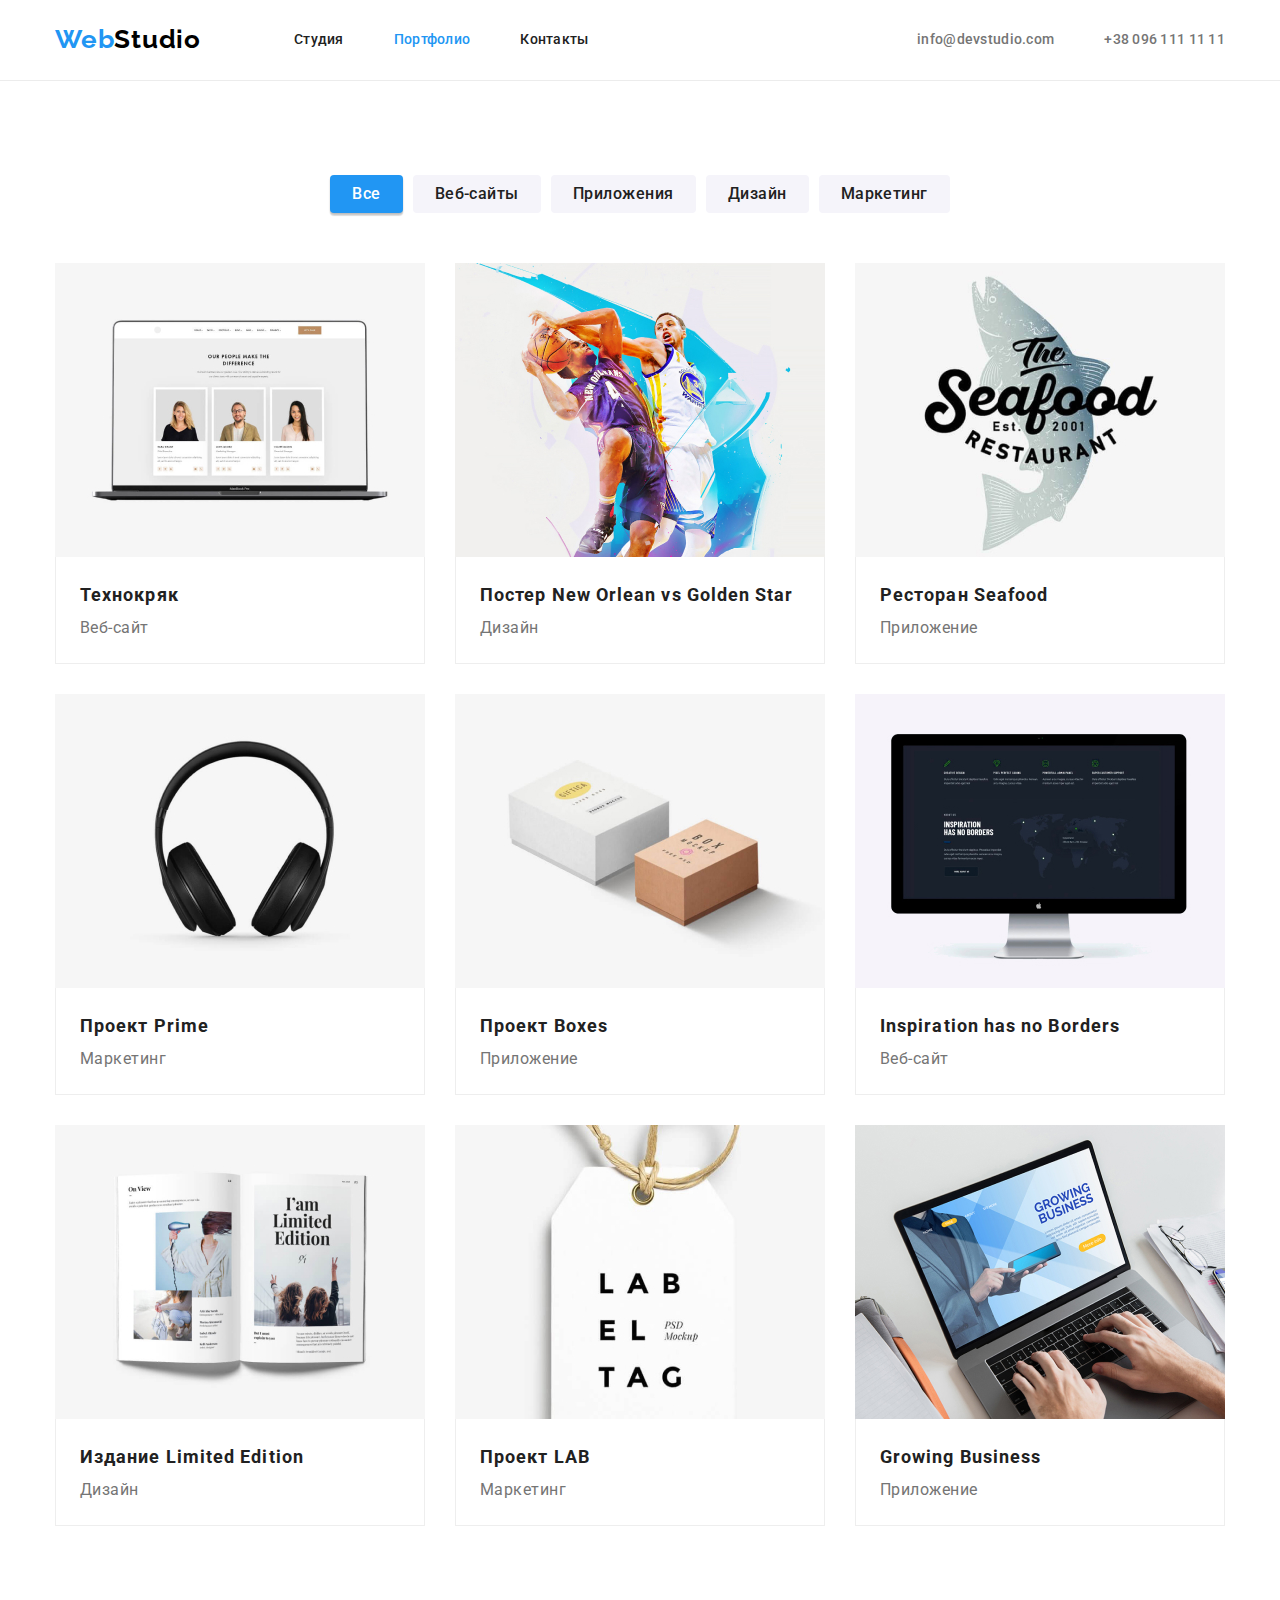
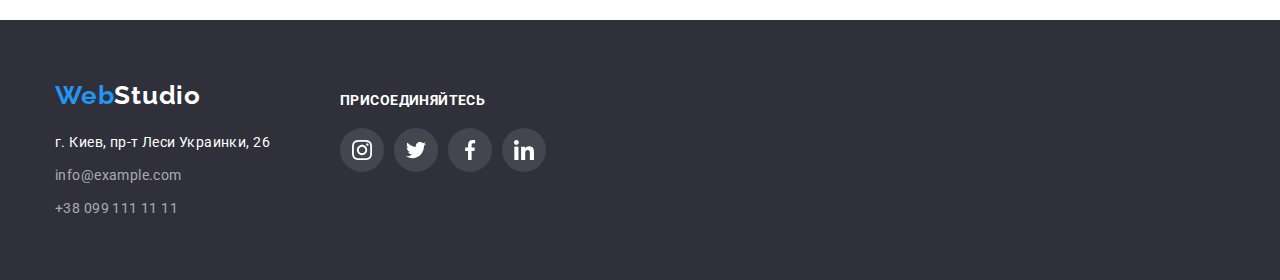
==== portfolio.html @ 2d682869 "Копирует файлы из ДЗ-4 в ДЗ-5" ====
<!DOCTYPE html>
<html lang="ru">
<head>
  <meta charset="UTF-8" />
  <meta http-equiv="X-UA-Compatible" content="IE=edge" />
  <meta name="viewport" content="width=device-width, initial-scale=1.0" />
  <link rel="preconnect" href="https://fonts.googleapis.com">
  <link rel="preconnect" href="https://fonts.gstatic.com" crossorigin>
  <link href="https://fonts.googleapis.com/css2?family=Raleway:wght@700&family=Roboto:wght@400;500;700;900&display=swap" rel="stylesheet">
  <title>Document</title>
  <link rel="stylesheet" href="https://cdnjs.cloudflare.com/ajax/libs/modern-normalize/1.0.0/modern-normalize.min.css" />
  <link rel="stylesheet" href="./css/styles.css" />
</head>
<body>
  <!-- Header -->
  <header class="head">
    <div class="head-navigation container">
      <nav class="head-navigation">
        <a href="index.html" lang="en" class="head-navigation-logo link">Web<span class="head-navigation-logo-span">Studio</span></a>
        <ul class="head-navigation-list list">
          <li class="head-navigation-item"><a href="./index.html" class="head-navigation-list-link link">Студия</a></li>
          <li class="head-navigation-item"><a href="./portfolio.html" class="head-navigation-list-link current link">Портфолио</a></li>
          <li class="head-navigation-item"><a href="" class="head-navigation-list-link link">Контакты</a></li>
        </ul>
      </nav>
      <ul class="head-navigation-contacts list">
        <li class="head-navigation-contacts-item"><a href="mailto:info@devstudio.com" class="head-navigation-contacts-link link">info@devstudio.com</a></li>
        <li class="head-navigation-contacts-item"><a href="tel:+380961111111" class="head-navigation-contacts-link link">+38 096 111 11 11</a></li>
      </ul>
    </div>
  </header>
  <main class="base">
    <!-- Кнопки -->
    <section class="filter">
      <div class="container">
        <h2 class="title-hide">Фильтр</h2>
        <ul class="btns list">
          <li class="btns-item">
            <button type="button" class="btns-item-klick first">Все</button>
          </li>
          <li class="btns-item">
            <button type="button" class="btns-item-klick">Веб-сайты</button>
          </li>
          <li class="btns-item">
            <button type="button" class="btns-item-klick">Приложения</button>
          </li>
          <li class="btns-item">
            <button type="button" class="btns-item-klick">Дизайн</button>
          </li>
          <li class="btns-item">
            <button type="button" class="btns-item-klick">Маркетинг</button>
          </li>
        </ul> 
        <!-- Работы в портфолио -->
        <ul class="portfolio-list list">
          <li class="portfolio-list-item">
            <img class="portfolio-list-item-images"
            src="./images/img_08.jpg"
            alt="фото-Технокряк"
            width="370"
            />
            <div class="portfolio-list-item-content">
              <h3 class="portfolio-list-item-title">Технокряк</h3>
              <p class="portfolio-list-item-description">Веб-сайт</p>
            </div>
          </li>
          <li class="portfolio-list-item">
            <img class="portfolio-list-item-images"
            src="./images/img_09.jpg"
            alt="фото-Постер-New-Orlean-vs-Golden-Star"
            width="370"
            />
            <div class="portfolio-list-item-content">
              <h3 class="portfolio-list-item-title">Постер <span lang="en">New Orlean vs Golden Star</span></h3>
              <p class="portfolio-list-item-description">Дизайн</p>
            </div>
          </li>
          <li class="portfolio-list-item">
            <img class="portfolio-list-item-images"
            src="./images/img_10.jpg"
            alt="фото-Ресторан-Seafood"
            width="370"
            />
            <div class="portfolio-list-item-content">
              <h3 class="portfolio-list-item-title">Ресторан <span lang="en">Seafood</span></h3>
              <p class="portfolio-list-item-description">Приложение</p>
            </div>
          </li>
          <li class="portfolio-list-item">
            <img class="portfolio-list-item-images"
            src="./images/img_11.jpg"
            alt="фото-Проект-Prime"
            width="370"
            />
            <div class="portfolio-list-item-content">
              <h3 class="portfolio-list-item-title">Проект <span lang="en">Prime</span></h3>
              <p class="portfolio-list-item-description">Маркетинг</p>
            </div>
          </li>
          <li class="portfolio-list-item">
            <img class="portfolio-list-item-images"
            src="./images/img_12.jpg"
            alt="фото-Проект-Boxes"
            width="370"
            />
            <div class="portfolio-list-item-content">
              <h3 class="portfolio-list-item-title">Проект <span lang="en">Boxes</span></h3>
              <p class="portfolio-list-item-description">Приложение</p>
            </div>
          </li>
          <li class="portfolio-list-item">
            <img class="portfolio-list-item-images"
            src="./images/img_13.jpg"
            alt="фото-Inspiration-has-no-Borders"
            width="370"
            />
            <div class="portfolio-list-item-content">
              <h3 lang="en" class="portfolio-list-item-title">Inspiration has no Borders</h3>
              <p class="portfolio-list-item-description">Веб-сайт</p>
            </div>
          </li>
          <li class="portfolio-list-item">
            <img class="portfolio-list-item-images"
            src="./images/img_14.jpg"
            alt="фото-Издание-Limited-Edition"
            width="370"
            />
            <div class="portfolio-list-item-content">
              <h3 class="portfolio-list-item-title">Издание <span lang="en">Limited Edition</span></h3>
              <p class="portfolio-list-item-description">Дизайн</p>
            </div>
          </li>
          <li class="portfolio-list-item">
            <img class="portfolio-list-item-images"
            src="./images/img_15.jpg"
            alt="фото-Проект-LAB"
            width="370"
            />
            <div class="portfolio-list-item-content">
              <h3 class="portfolio-list-item-title">Проект <span lang="en">LAB</span></h3>
              <p class="portfolio-list-item-description">Маркетинг</p>
            </div>
          </li>
          <li class="portfolio-list-item">
            <img class="portfolio-list-item-images"
            src="./images/img_16.jpg"
            alt="фото-Growing-Business"
            width="370"
            />
            <div class="portfolio-list-item-content">
              <h3 lang="en" class="portfolio-list-item-title">Growing Business</h3>
              <p class="portfolio-list-item-description">Приложение</p>
            </div>
          </li>
        </ul>
      </div>
    </section>
  </main>
  <!-- Подвал -->
  <footer class="basement">
    <div class="container basement-container">
      <div class="footer-column">
        <a href="index.html" class="basement-link link"><span lang="en">Web<span class="basement-link-span">Studio</span></span></a>
        <address class="basement-adress">
          <p class="basement-adress-post">г. Киев, пр-т Леси Украинки, 26</p>
          <ul class="basement-adress-mt list">
            <li class="basement-adress-item">
              <a href="mailto:info@example.com" class="basement-adress-mt-link link">info@example.com</a>
            </li>
            <li class="basement-adress-item">
              <a href="tel:+380991111111" class="basement-adress-mt-link link">+38 099 111 11 11</a>
            </li>
          </ul>
        </address>
      </div>
      <div class="footer-column">
        <p class="socials-text">Присоединяйтесь</p>
        <ul class="socials-list list">
          <li class="socials-item">
            <a class="socials-link" href="">
              <svg width="20px" height="20px" class="socials-icon">
                <use href="./images/icons.svg#icon-31"></use>
              </svg>
            </a>
          </li>
          <li class="socials-item">
            <a class="socials-link" href="">
              <svg width="20px" height="20px" class="socials-icon">
                <use href="./images/icons.svg#icon-32"></use>
              </svg>
            </a>
          </li>
          <li class="socials-item">
            <a class="socials-link" href="">
              <svg width="20px" height="20px" class="socials-icon">
                <use href="./images/icons.svg#icon-33"></use>
              </svg>
            </a>
          </li>
          <li class="socials-item">
            <a class="socials-link" href="">
              <svg width="20px" height="20px" class="socials-icon">
                <use href="./images/icons.svg#icon-34"></use>
              </svg>
            </a>
          </li>
        </ul>
      </div>
    </div>
  </footer>
</body>
</html>
---- css/styles.css ----
:root {
  --color-head: #212121;
  --color-accent: #2196F3;
  --color-hover: #188CE8;
  --color-black: #000000;
  --color-gray: #757575;
  --color-white: #FFFFFF;
  --color-team: #F5F4FA;
  --color-basement: #2F303A;
  --color-alpha: rgba(255, 255, 255, 0.6);
  --color-icon: #AFB1B8;
  --shadows: 0px 3px 1px rgba(0, 0, 0, 0.1), 0px 1px 2px rgba(0, 0, 0, 0.08), 0px 2px 2px rgba(0, 0, 0, 0.12);
}

body {
  font-family: 'Roboto', sans-serif;
  color: var(--color-white);
  background-color: var(--color-white);
}

/* Доп. класс для снятия подчеркиваний со ссылок */
.link {
  text-decoration: none
}

/* Доп. класс для удаления точек */
.list {
  padding: 0;
  margin: 0;
  list-style: none;
}

p, h1, h2, h3, h4, h5, h6 {
  margin: 0;
}

.container {
  width: 1200px;
  padding: 0 15px;
  margin: 0 auto;
}

img {
  display: block;
  max-width: 100%;
  height: auto;
}

/* ----------HEADER---------- */

.head {
  border-bottom: 1px solid #ececec;
  align-items: center;
}

.head-navigation {
  display: flex;
  align-items: center;
}

.head-navigation-logo {
  display: block;
  font-family: 'Raleway', sans-serif;
  font-weight: 700;
  font-size: 26px;
  line-height: 1.19;
  letter-spacing: 0.03em;
  color: var(--color-accent);
  padding: 24px 0 25px 0;
  margin-right: 93px;
}

.head-navigation-logo-span {
  color: var(--color-black);
}

.head-navigation-list {
  display: block;
  display: flex;
}

.head-navigation-item:not(:last-child) {
  margin-right: 50px;
}

.head-navigation-list-link {
  padding-top: 32px;
  padding-bottom: 32px;
  display: block;
  font-weight: 500;
  font-size: 14px;
  line-height: 1.14;
  letter-spacing: 0.02em;
  color: var(--color-head);
}

/* Подсветка текущей страницы */
.current {
  color: var(--color-accent);
}

.head-navigation-list-link:hover,
.head-navigation-list-link:focus {
  color: var(--color-accent);
}

.head-navigation-contacts {
  display: flex;
  margin-left: auto;
  align-items: center;
}

.head-navigation-contacts-item:not(:last-child) {
  margin-right: 50px;
}

.head-navigation-contacts-link {
  display: block;
  padding-top: 32px;
  padding-bottom: 32px;
  font-weight: 500;
  font-size: 14px;
  line-height: 1.14;  
  letter-spacing: 0.02em;
  color: var(--color-gray);
}

.head-navigation-contacts-link:focus,
.head-navigation-contacts-link:hover{
  color: var(--color-accent);
}

.head-contacts-icon {
  margin-right: 10px;
  vertical-align: middle;
  fill: currentColor;
  /* fill: rgba(175, 177, 184, 1); */
}

/* ----------ГЕРОЙ---------- */

.hero {
  max-width: 1600px;
  height: 480px;
  margin-left: auto;
  margin-right: auto;
  background-image: linear-gradient(
    to right,
    rgba(47, 48, 58, 0.4),
    rgba(47, 48, 58, 0.4)
  ),
  url(../images/img_00.jpg);
  background-position: center;
  background-repeat: no-repeat;
  padding: 200px 0;
  text-align: center;
  background-color: var(--color-basement);
}

.hero-main {
  width: 670px;
  margin: 0 auto 30px auto;
  font-family: 'Roboto';
  font-weight: 900;
  font-size: 44px;
  line-height: 1.36;
  text-align: center;
  letter-spacing: 0.06em;
  text-transform: uppercase;
  color: var(--color-white);
}

.hero-button {
  display: inline-block;
  padding: 10px 32px;
  border-radius: 4px;
  min-width: 200px;
  text-align: center;
  font-family: Inherit;
  font-weight: 700;
  font-size: 16px;
  line-height: 1.88;
  letter-spacing: 0.06em;
  border: none;
  background-color: var(--color-accent);
  color: var(--color-white);
  cursor: pointer;
}

.hero-button:hover,
.hero-button:focus {
background-color: var(--color-hover);
}

/* ----------НАШИ ПРИИМЦЩЕСТВА---------- */

/* Скрытый заголовок */
.title-hide {
  position: absolute;
  white-space: nowrap;
  width: 1px;
  height: 1px;
  overflow: hidden;
  border: 0;
  padding: 0;
  clip: rect(0 0 0 0);
  clip-path: inset(50%);
  margin: -1px;
}

.benefits {
  background-color: var(--color-white);
  padding-top: 94px;
  padding-bottom: 94px;
}

.benefits-list {
  display: flex;
  justify-content: space-between;
}

.benefits-list-item {
  flex-basis: calc((100% - 3 * 30px) / 4);
}

.benefits-content {
  display: flex;
  width: 270px;
  height: 120px;
  justify-content: center;
  align-items: center;
  background-color: var(--nav-button-backgroud-color);
  border-radius: 4px;
  margin-bottom: 30px;
}

.benefits-list-item + .benefits-list-item {
  margin-left: 30px;
}

.benefits-list-item-title {
  margin-bottom: 10px;
  font-size: 14px;
  line-height: 1.14;
  letter-spacing: 0.03em;
  text-transform: uppercase;
  color: var(--color-head);
}

.benefits-list-item-text {
  font-size: 14px;
  line-height: 1.71;
  letter-spacing: 0.03em;
  color: var(--color-gray);
}

.benefits-icon{
  border-radius: 4px;
  filter: drop-shadow(0px 4px 4px rgba(0, 0, 0, 0.25));
}

/* ----------ЧЕМ МЫ ЗАНИМАЕМСЯ---------- */

.wawd {
  padding-bottom: 94px;
}

.doing-title {
  margin-bottom: 50px;
  font-size: 36px;
  line-height: 1.17;
  text-align: center;
  letter-spacing: 0.03em;
  color: var(--color-head);
}

.doing-list {
  display: flex;
}

.doing-list-item:not(:last-child) {
  margin-right: 30px;
}

/* 2й вариант */
/* .doing-list-item + .doing-list-item{
  margin-left: 30px;
} */

/* ----------НАША КОМАНДА---------- */

.our-team{
  background-color: var(--color-team);
  padding-top: 94px;
  padding-bottom: 94px; 
  }

.team-title {
  margin-bottom: 50px;
  font-size: 36px;
  line-height: 1.17;
  text-align: center;
  letter-spacing: 0.03em;
  color: var(--color-head);
}

.team-list {
  display: flex;
}

.team-list-item {
  min-width: 270px;
  box-shadow: var(--shadows);
  border-radius: 0px 0px 4px 4px;
  background-color: var(--color-white);
}

.team-list-item + .team-list-item{
  margin-left: 30px;
}

.team-content {
  padding-bottom: 30px;
  padding-top: 30px;
}

.team-list-item-teammate {
  margin-bottom: 10px;
  font-weight: 500;
  font-size: 16px;
  line-height: 1.19;
  text-align: center;
  letter-spacing: 0.03em;
  color: var(--color-head);
}

.team-list-item-position {
  font-size: 16px;
  line-height: 1.19;
  text-align: center;
  letter-spacing: 0.03em;
  color: var(--color-gray);   
}

.masters-soc-list {
  display: flex;
  justify-content: center;
  padding-bottom: 30px;
}

.masters-soc-item {
  width: 44px;
  height: 44px;
  margin-left: 10px;
}

.masters-soc-link {
  display: flex;
  align-items: center;
  justify-content: center;
  width: 100%;
  height: 100%;
  border-radius: 50%;
}

.masters-soc-item:first-child {
  margin-left: 0;
}

.master-soc-icon {
  fill: rgba(175, 177, 184, 1);
}

.masters-soc-link:hover,
.masters-soc-link:focus{
  background-color: var(--color-accent);
}

.masters-soc-link:hover .master-soc-icon,
.masters-soc-link:focus .master-soc-icon {
  fill: var(--color-white);
}

/* ----------Портфолио---------- */

.filter {
  padding: 94px 0;
}

.btns {
  display: flex;
  justify-content: center;
  margin-bottom: 50px;
}

.btns-item + .btns-item {
  margin-left: 10px;
}

.btns-item-klick {
  font-family: Inherit;
  font-weight: 500;
  font-size: 16px;  
  line-height: 1.6;
  letter-spacing: 0.03em;
  color: var(--color-head);
  background-color: var(--color-team);
  cursor: pointer;
  text-align: center;
  border: 0;
  border-radius: 4px;
  padding: 6px 22px;
}

/* Подсветка первой кнопки */
.first {
  box-shadow: var(--shadows);
  color: var(--color-white);
  background-color: var(--color-accent);
}

.btns-item-klick:hover,
.btns-item-klick:focus {
  box-shadow: var(--shadows);
  background-color: var(--color-accent);
  color: var(--color-white);
}

.portfolio-list {
  display: flex;
  flex-wrap: wrap;
  margin-top: -30px;
  margin-left: -30px;
}

.portfolio-list-item {
  flex-basis: calc(100% / 3 - 30px);
  margin-top: 30px;
  margin-left: 30px; 
}

.portfolio-list-item-title {
  font-size: 18px;
  line-height: 2;
  letter-spacing: 0.06em;
  color: var(--color-head);
}

.portfolio-list-item-description {
  font-size: 16px;
  line-height: 1.88;
  letter-spacing: 0.03em;
  color: var(--color-gray);
}

.portfolio-list-item-content {
  padding: 20px 24px;
  border-bottom: 1px solid #EEEEEE;
  border-left: 1px solid #EEEEEE;
  border-right: 1px solid #EEEEEE;
}

/* ---------ПОСТОЯННЫЕ КЛИЕНТЫ---------- */

.clients {
  padding-top: 94px;
  padding-bottom: 94px;
  text-align: center;
}

.clients-title {
  margin-bottom: 50px;
  font-family: "Roboto";
  font-style: normal;
  color: var(--color-head);
  font-weight: 700;
  font-size: 36px;
  line-height: 1.2;
  letter-spacing: 0.03em;
}

.clients-list{
  display: flex;
}

.clients-item + .clients-item{
  margin-left: 30px;
}

.clients-link{
  width: 170px;
  height: 92px;
  display: flex;
  justify-content: center;
  align-items: center;
  border: 1px solid var(--color-icon) ;
  border-radius: 4px;
  color: var(--color-icon);
}

.clients-icon {
  display: flex;
  fill: rgba(175, 177, 184, 1)
}

.clients-link:hover,
.clients-link:focus {
color: var(--color-accent);
border-color: var(--color-accent);
}

.clients-link:hover .clients-icon,
.clients-link:focus .clients-icon {
  fill: var(--color-accent);
}

/* ----------ПОДВАЛ---------- */

.basement {
  padding-top: 60px;
  padding-bottom: 60px;
  background-color: var(--color-basement);
}

.basement-container {
  display: flex;
}

.basement-link {
  display: inline-block;
  margin-bottom: 20px;
  font-family: 'Raleway';
  font-weight: 700;
  font-size: 26px;
  line-height: 1.19;
  letter-spacing: 0.03em;
  color: var(--color-accent);
}

.basement-link-span{
  display: inline-block;
  color: var(--color-white);
}

.basement-adress-post {
  margin-bottom: 9px;
  display: block;
  font-style: normal;
  font-size: 14px;
  line-height: 1.71;
  letter-spacing: 0.03em;
  color: var(--color-white);
}

.basement-adress-mt-link {
  font-style: normal;
  font-size: 14px;
  line-height: 1.71;
  letter-spacing: 0.03em;
  color: var(--color-alpha);
}

.basement-adress-item:not(:last-child) {
  margin-bottom: 9px;
}

.basement-adress-mt-link:hover,
.basement-adress-mt-link:focus {
  color: var(--color-accent);
}

.footer-column + .footer-column{
  margin-left: 70px;
  margin-top: 12px;
}

.socials-text {
  color: var(--color-white);
  font-weight: 700;
  font-size: 14px;
  line-height: 1.15;
  letter-spacing: 0.03em;
  text-transform: uppercase;
  margin-bottom: 20px;
}

.socials-list {
  display: flex;
}

.socials-item {

}

.socials-item + .socials-item {
  margin-left: 10px;
}

.socials-link {
  width: 44px;
  height: 44px;
  display: flex;
  justify-content: center;
  align-items: center;
  border-radius: 50%;
  color: var(--color-white);
  background-color: rgba(255, 255, 255, 0.1);
}

.socials-link:hover,
.socials-link:focus{
  background-color: var(--color-accent);
}

.socials-link:hover .socials-icon,
.socials-link:focus .socials-icon{
  fill: var(--color-white);
}

.socials-icon {
  width: 20px;
  height: 20px;
  fill: var(--color-white);
}
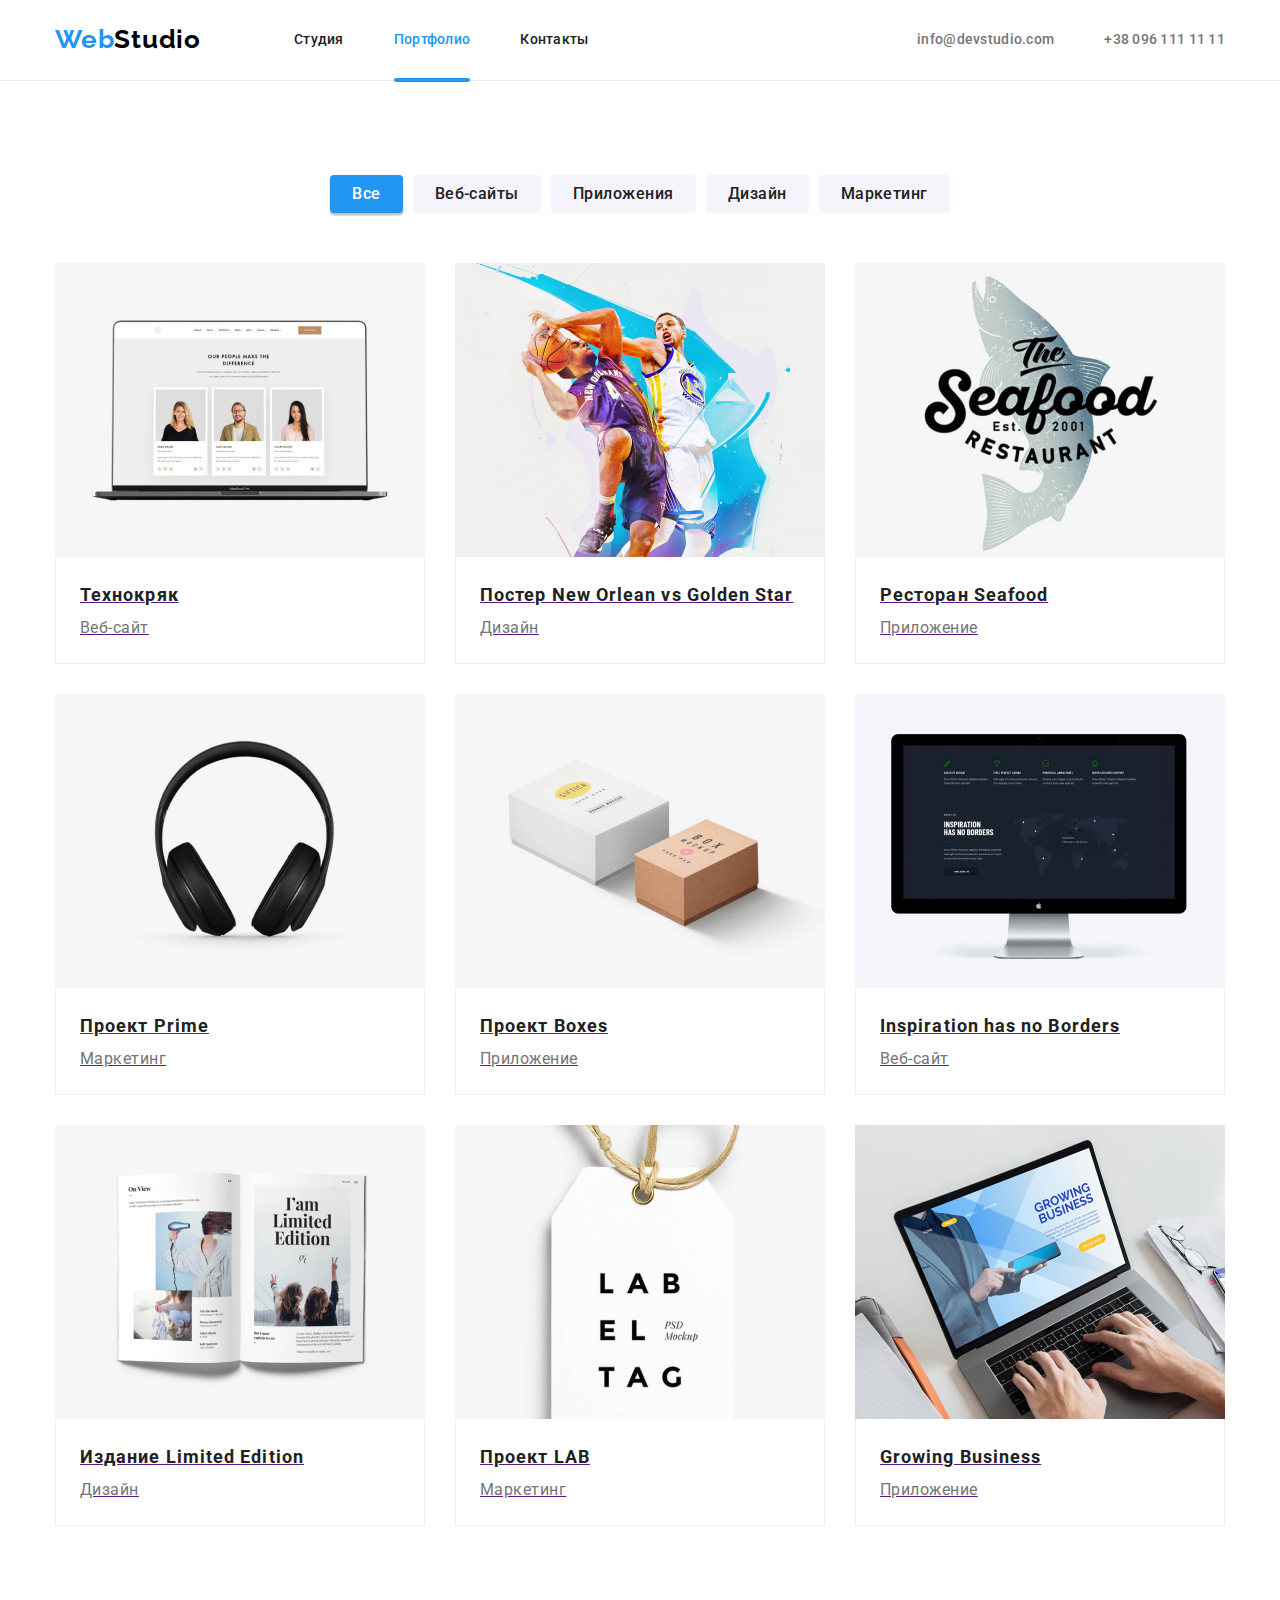
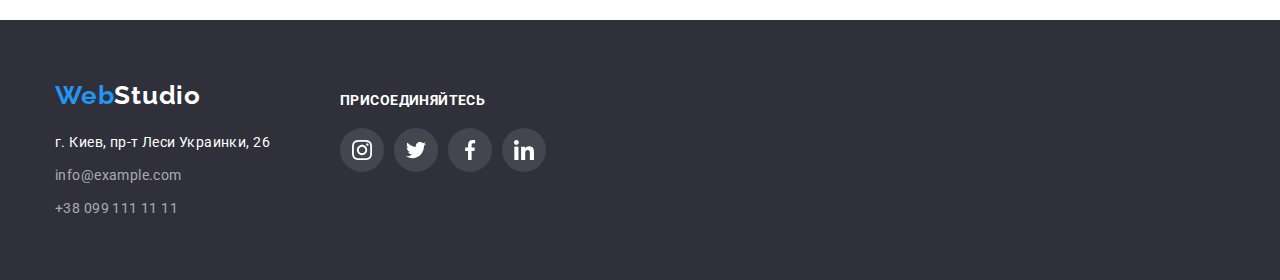
==== commit f61fb255: "Выполнение ДЗ-5" ====
--- a/portfolio.html
+++ b/portfolio.html
@@ -52,105 +52,204 @@
           </li>
         </ul> 
         <!-- Работы в портфолио -->
-        <ul class="portfolio-list list">
-          <li class="portfolio-list-item">
-            <img class="portfolio-list-item-images"
-            src="./images/img_08.jpg"
-            alt="фото-Технокряк"
-            width="370"
-            />
-            <div class="portfolio-list-item-content">
-              <h3 class="portfolio-list-item-title">Технокряк</h3>
-              <p class="portfolio-list-item-description">Веб-сайт</p>
-            </div>
-          </li>
-          <li class="portfolio-list-item">
-            <img class="portfolio-list-item-images"
-            src="./images/img_09.jpg"
-            alt="фото-Постер-New-Orlean-vs-Golden-Star"
-            width="370"
-            />
-            <div class="portfolio-list-item-content">
-              <h3 class="portfolio-list-item-title">Постер <span lang="en">New Orlean vs Golden Star</span></h3>
-              <p class="portfolio-list-item-description">Дизайн</p>
-            </div>
-          </li>
-          <li class="portfolio-list-item">
-            <img class="portfolio-list-item-images"
-            src="./images/img_10.jpg"
-            alt="фото-Ресторан-Seafood"
-            width="370"
-            />
-            <div class="portfolio-list-item-content">
-              <h3 class="portfolio-list-item-title">Ресторан <span lang="en">Seafood</span></h3>
-              <p class="portfolio-list-item-description">Приложение</p>
-            </div>
-          </li>
-          <li class="portfolio-list-item">
-            <img class="portfolio-list-item-images"
-            src="./images/img_11.jpg"
-            alt="фото-Проект-Prime"
-            width="370"
-            />
-            <div class="portfolio-list-item-content">
-              <h3 class="portfolio-list-item-title">Проект <span lang="en">Prime</span></h3>
-              <p class="portfolio-list-item-description">Маркетинг</p>
-            </div>
-          </li>
-          <li class="portfolio-list-item">
-            <img class="portfolio-list-item-images"
-            src="./images/img_12.jpg"
-            alt="фото-Проект-Boxes"
-            width="370"
-            />
-            <div class="portfolio-list-item-content">
-              <h3 class="portfolio-list-item-title">Проект <span lang="en">Boxes</span></h3>
-              <p class="portfolio-list-item-description">Приложение</p>
-            </div>
-          </li>
-          <li class="portfolio-list-item">
-            <img class="portfolio-list-item-images"
-            src="./images/img_13.jpg"
-            alt="фото-Inspiration-has-no-Borders"
-            width="370"
-            />
-            <div class="portfolio-list-item-content">
-              <h3 lang="en" class="portfolio-list-item-title">Inspiration has no Borders</h3>
-              <p class="portfolio-list-item-description">Веб-сайт</p>
-            </div>
-          </li>
-          <li class="portfolio-list-item">
-            <img class="portfolio-list-item-images"
-            src="./images/img_14.jpg"
-            alt="фото-Издание-Limited-Edition"
-            width="370"
-            />
-            <div class="portfolio-list-item-content">
-              <h3 class="portfolio-list-item-title">Издание <span lang="en">Limited Edition</span></h3>
-              <p class="portfolio-list-item-description">Дизайн</p>
-            </div>
-          </li>
-          <li class="portfolio-list-item">
-            <img class="portfolio-list-item-images"
-            src="./images/img_15.jpg"
-            alt="фото-Проект-LAB"
-            width="370"
-            />
-            <div class="portfolio-list-item-content">
-              <h3 class="portfolio-list-item-title">Проект <span lang="en">LAB</span></h3>
-              <p class="portfolio-list-item-description">Маркетинг</p>
-            </div>
-          </li>
-          <li class="portfolio-list-item">
-            <img class="portfolio-list-item-images"
-            src="./images/img_16.jpg"
-            alt="фото-Growing-Business"
-            width="370"
-            />
-            <div class="portfolio-list-item-content">
-              <h3 lang="en" class="portfolio-list-item-title">Growing Business</h3>
-              <p class="portfolio-list-item-description">Приложение</p>
-            </div>
+        <ul class="portfolio-list projects list">
+          <li class="portfolio-list-item">
+            <a class="portfolio-list-item-link" href="">
+              <div class="project-figure">
+                <img class="portfolio-list-item-images"
+                  src="./images/img_08.jpg"
+                  alt="фото-Технокряк"
+                  width="370"
+                />
+                <div class="description-wrapper">
+                  <p class="project-description">
+                    Ресурс предлагает комплексные предложения с разным уровнем функционала и
+                    сервисов. Все это позволит посетителю получить исчерпывающие сведения о
+                    компании или частном лице.
+                  </p>
+                </div>
+              </div>
+              <div class="portfolio-list-item-content">
+                <h3 class="portfolio-list-item-title">Технокряк</h3>
+                <p class="portfolio-list-item-description">Веб-сайт</p>
+              </div>
+            </a>
+          </li>
+          <li class="portfolio-list-item">
+            <a class="portfolio-list-item-link" href="">
+              <div class="project-figure">
+                <img class="portfolio-list-item-images"
+                  src="./images/img_09.jpg"
+                  alt="фото-Постер-New-Orlean-vs-Golden-Star"
+                  width="370"
+                />
+                <div class="description-wrapper">
+                  <p class="project-description">
+                    Ресурс предлагает комплексные предложения с разным уровнем функционала и
+                    сервисов. Все это позволит посетителю получить исчерпывающие сведения о
+                    компании или частном лице.
+                  </p>
+                </div>
+              </div>
+              <div class="portfolio-list-item-content">
+                <h3 class="portfolio-list-item-title">Постер <span lang="en">New Orlean vs Golden Star</span></h3>
+                <p class="portfolio-list-item-description">Дизайн</p>
+              </div>
+            </a>
+          </li>
+          <li class="portfolio-list-item">
+            <a class="portfolio-list-item-link" href="">
+              <div class="project-figure">
+                <img class="portfolio-list-item-images"
+                  src="./images/img_10.jpg"
+                  alt="фото-Ресторан-Seafood"
+                  width="370"
+                />
+                <div class="description-wrapper">
+                  <p class="project-description">
+                    Ресурс предлагает комплексные предложения с разным уровнем функционала и
+                    сервисов. Все это позволит посетителю получить исчерпывающие сведения о
+                    компании или частном лице.
+                  </p>
+                </div>
+              </div>
+              <div class="portfolio-list-item-content">
+                <h3 class="portfolio-list-item-title">Ресторан <span lang="en">Seafood</span></h3>
+                <p class="portfolio-list-item-description">Приложение</p>
+              </div>
+            </a>
+          </li>
+          <li class="portfolio-list-item">
+            <a class="portfolio-list-item-link" href="">
+              <div class="project-figure">
+                <img class="portfolio-list-item-images"
+                  src="./images/img_11.jpg"
+                  alt="фото-Проект-Prime"
+                  width="370"
+                />
+                <div class="description-wrapper">
+                  <p class="project-description">
+                    Ресурс предлагает комплексные предложения с разным уровнем функционала и
+                    сервисов. Все это позволит посетителю получить исчерпывающие сведения о
+                    компании или частном лице.
+                  </p>
+                </div>
+              </div>
+              <div class="portfolio-list-item-content">
+                <h3 class="portfolio-list-item-title">Проект <span lang="en">Prime</span></h3>
+                <p class="portfolio-list-item-description">Маркетинг</p>
+              </div>
+            </a>
+          </li>
+          <li class="portfolio-list-item">
+            <a class="portfolio-list-item-link" href="">
+              <div class="project-figure">
+                <img class="portfolio-list-item-images"
+                  src="./images/img_12.jpg"
+                  alt="фото-Проект-Boxes"
+                  width="370"
+                />
+                <div class="description-wrapper">
+                  <p class="project-description">
+                    Ресурс предлагает комплексные предложения с разным уровнем функционала и
+                    сервисов. Все это позволит посетителю получить исчерпывающие сведения о
+                    компании или частном лице.
+                  </p>
+                </div>
+              </div>
+              <div class="portfolio-list-item-content">
+                <h3 class="portfolio-list-item-title">Проект <span lang="en">Boxes</span></h3>
+                <p class="portfolio-list-item-description">Приложение</p>
+              </div>
+            </a>
+          </li>
+          <li class="portfolio-list-item">
+            <a class="portfolio-list-item-link" href="">
+              <div class="project-figure">
+                <img class="portfolio-list-item-images"
+                  src="./images/img_13.jpg"
+                  alt="фото-Inspiration-has-no-Borders"
+                  width="370"
+                />
+                <div class="description-wrapper">
+                  <p class="project-description">
+                    Ресурс предлагает комплексные предложения с разным уровнем функционала и
+                    сервисов. Все это позволит посетителю получить исчерпывающие сведения о
+                    компании или частном лице.
+                  </p>
+                </div>
+              </div>
+              <div class="portfolio-list-item-content">
+                <h3 lang="en" class="portfolio-list-item-title">Inspiration has no Borders</h3>
+                <p class="portfolio-list-item-description">Веб-сайт</p>
+              </div>
+            </a>
+          </li>
+          <li class="portfolio-list-item">
+            <a class="portfolio-list-item-link" href="">
+              <div class="project-figure">
+                <img class="portfolio-list-item-images"
+                  src="./images/img_14.jpg"
+                  alt="фото-Издание-Limited-Edition"
+                  width="370"
+                />
+                <div class="description-wrapper">
+                  <p class="project-description">
+                    Ресурс предлагает комплексные предложения с разным уровнем функционала и
+                    сервисов. Все это позволит посетителю получить исчерпывающие сведения о
+                    компании или частном лице.
+                  </p>
+                </div>
+              </div>
+              <div class="portfolio-list-item-content">
+                <h3 class="portfolio-list-item-title">Издание <span lang="en">Limited Edition</span></h3>
+                <p class="portfolio-list-item-description">Дизайн</p>
+              </div>
+            </a>
+          </li>
+          <li class="portfolio-list-item">
+            <a class="portfolio-list-item-link" href="">
+              <div class="project-figure">
+                <img class="portfolio-list-item-images"
+                  src="./images/img_15.jpg"
+                  alt="фото-Проект-LAB"
+                  width="370"
+                />
+                <div class="description-wrapper">
+                  <p class="project-description">
+                    Ресурс предлагает комплексные предложения с разным уровнем функционала и
+                    сервисов. Все это позволит посетителю получить исчерпывающие сведения о
+                    компании или частном лице.
+                  </p>
+                </div>
+              </div>
+              <div class="portfolio-list-item-content">
+                <h3 class="portfolio-list-item-title">Проект <span lang="en">LAB</span></h3>
+                <p class="portfolio-list-item-description">Маркетинг</p>
+              </div>
+            </a>
+          </li>
+          <li class="portfolio-list-item">
+            <a class="portfolio-list-item-link" href="">
+              <div class="project-figure">
+                <img class="portfolio-list-item-images"
+                  src="./images/img_16.jpg"
+                  alt="фото-Growing-Business"
+                  width="370"
+                />
+                <div class="description-wrapper">
+                  <p class="project-description">
+                    Ресурс предлагает комплексные предложения с разным уровнем функционала и
+                    сервисов. Все это позволит посетителю получить исчерпывающие сведения о
+                    компании или частном лице.
+                  </p>
+                </div>
+              </div>
+              <div class="portfolio-list-item-content">
+                <h3 lang="en" class="portfolio-list-item-title">Growing Business</h3>
+                <p class="portfolio-list-item-description">Приложение</p>
+              </div>
+            </a>
           </li>
         </ul>
       </div>
--- a/css/styles.css
+++ b/css/styles.css
@@ -79,10 +79,6 @@
   display: flex;
 }
 
-.head-navigation-item:not(:last-child) {
-  margin-right: 50px;
-}
-
 .head-navigation-list-link {
   padding-top: 32px;
   padding-bottom: 32px;
@@ -94,15 +90,83 @@
   color: var(--color-head);
 }
 
+.head-navigation-item:not(:last-child) {
+  margin-right: 50px;
+}
+
 /* Подсветка текущей страницы */
 .current {
+  position: relative;
   color: var(--color-accent);
+}
+
+.current::after {
+  content: "";
+  display: block;
+  position: absolute;
+  left: 0;
+  bottom: -1.75px;
+  width: 100%;
+  height: 4px;
+  background-color: var(--color-accent);
+  border-radius: 2px;
 }
 
 .head-navigation-list-link:hover,
 .head-navigation-list-link:focus {
   color: var(--color-accent);
 }
+
+/* Модальное окно */
+
+.backdrop {
+  position: fixed;
+  top: 0;
+  left: 0;
+  width: 100%;
+  height: 100%;
+  background-color: rgba(0, 0, 0, 0.2);
+}
+
+.backdrop.is-hidden {
+  opacity: 0;
+  transition: opacity 250ms cubic-bezier(0.4, 0, 0.2, 1);
+  pointer-events: none;
+}
+
+.backdrop.is-hidden .modal-window {
+  transform: translate(-50%, -50%) scale(0);
+}
+
+.modal-window {
+  position: absolute;
+  left: 50%;
+  top: 50%;
+  min-width: 528px;
+  min-height: 581px;
+  opacity: 1;
+  visibility: visible;
+  background-color: var(--color-white);
+  transform: translate(-50%, -50%) scale(1);
+  transition: transform 250ms cubic-bezier(0.4, 0, 0.2, 1);
+}
+
+.button.close {
+  position: absolute;
+  right: 8px;
+  top: 8px;
+  display: flex;
+  justify-content: center;
+  align-items: center;
+  width: 30px;
+  height: 30px;
+  border: 1px solid rgba(0, 0, 0, 0.1);
+  border-radius: 50%;
+  cursor: pointer;
+  background-color: var(--color-white);
+}
+
+/* Контакты */
 
 .head-navigation-contacts {
   display: flex;
@@ -157,6 +221,17 @@
   background-color: var(--color-basement);
 }
 
+/* .overlay {
+  margin: 0 auto;
+  max-width: 1600px;
+  height: 600px;
+  background-image: linear-gradient(to top, rgba(47, 48, 58, 0.4), rgba(47, 48, 58, 0.4)),
+    url(../images/img_00-2.jpg);
+  background-repeat: no-repeat;
+  background-size: cover;
+  background-position: center;
+} */
+
 .hero-main {
   width: 670px;
   margin: 0 auto 30px auto;
@@ -182,9 +257,10 @@
   line-height: 1.88;
   letter-spacing: 0.06em;
   border: none;
+  color: var(--color-white);
   background-color: var(--color-accent);
-  color: var(--color-white);
   cursor: pointer;
+  transition: background-color 250ms cubic-bezier(0.4, 0, 0.2, 1);
 }
 
 .hero-button:hover,
@@ -265,6 +341,11 @@
   padding-bottom: 94px;
 }
 
+/* .wawd img {
+  display: block;
+  max-width: 100%;
+} */
+
 .doing-title {
   margin-bottom: 50px;
   font-size: 36px;
@@ -278,6 +359,10 @@
   display: flex;
 }
 
+.doing-list-item {
+  position: relative;
+}
+
 .doing-list-item:not(:last-child) {
   margin-right: 30px;
 }
@@ -286,6 +371,22 @@
 /* .doing-list-item + .doing-list-item{
   margin-left: 30px;
 } */
+
+.galery-description {
+  display: flex;
+  justify-content: center;
+  align-items: center;
+  height: 70px;
+  width: 100%;
+  position: absolute;
+  bottom: 0;
+  font-weight: 700;
+  font-size: 14px;
+  line-height: 1.14;
+  text-transform: uppercase;
+  color: var(--color-white);
+  background-color: rgba(47, 48, 58, 0.8);
+}
 
 /* ----------НАША КОМАНДА---------- */
 
@@ -379,85 +480,6 @@
 .masters-soc-link:hover .master-soc-icon,
 .masters-soc-link:focus .master-soc-icon {
   fill: var(--color-white);
-}
-
-/* ----------Портфолио---------- */
-
-.filter {
-  padding: 94px 0;
-}
-
-.btns {
-  display: flex;
-  justify-content: center;
-  margin-bottom: 50px;
-}
-
-.btns-item + .btns-item {
-  margin-left: 10px;
-}
-
-.btns-item-klick {
-  font-family: Inherit;
-  font-weight: 500;
-  font-size: 16px;  
-  line-height: 1.6;
-  letter-spacing: 0.03em;
-  color: var(--color-head);
-  background-color: var(--color-team);
-  cursor: pointer;
-  text-align: center;
-  border: 0;
-  border-radius: 4px;
-  padding: 6px 22px;
-}
-
-/* Подсветка первой кнопки */
-.first {
-  box-shadow: var(--shadows);
-  color: var(--color-white);
-  background-color: var(--color-accent);
-}
-
-.btns-item-klick:hover,
-.btns-item-klick:focus {
-  box-shadow: var(--shadows);
-  background-color: var(--color-accent);
-  color: var(--color-white);
-}
-
-.portfolio-list {
-  display: flex;
-  flex-wrap: wrap;
-  margin-top: -30px;
-  margin-left: -30px;
-}
-
-.portfolio-list-item {
-  flex-basis: calc(100% / 3 - 30px);
-  margin-top: 30px;
-  margin-left: 30px; 
-}
-
-.portfolio-list-item-title {
-  font-size: 18px;
-  line-height: 2;
-  letter-spacing: 0.06em;
-  color: var(--color-head);
-}
-
-.portfolio-list-item-description {
-  font-size: 16px;
-  line-height: 1.88;
-  letter-spacing: 0.03em;
-  color: var(--color-gray);
-}
-
-.portfolio-list-item-content {
-  padding: 20px 24px;
-  border-bottom: 1px solid #EEEEEE;
-  border-left: 1px solid #EEEEEE;
-  border-right: 1px solid #EEEEEE;
 }
 
 /* ---------ПОСТОЯННЫЕ КЛИЕНТЫ---------- */
@@ -514,6 +536,134 @@
   fill: var(--color-accent);
 }
 
+/* ----------Портфолио---------- */
+
+.filter {
+  padding: 94px 0;
+}
+
+.btns {
+  display: flex;
+  justify-content: center;
+  margin-bottom: 50px;
+}
+
+.btns-item + .btns-item {
+  margin-left: 10px;
+}
+
+.btns-item-klick {
+  font-family: Inherit;
+  font-weight: 500;
+  font-size: 16px;  
+  line-height: 1.6;
+  letter-spacing: 0.03em;
+  color: var(--color-head);
+  background-color: var(--color-team);
+  cursor: pointer;
+  text-align: center;
+  border: 0;
+  border-radius: 4px;
+  padding: 6px 22px;
+}
+
+/* Подсветка первой кнопки */
+.first {
+  box-shadow: var(--shadows);
+  color: var(--color-white);
+  background-color: var(--color-accent);
+}
+
+.btns-item-klick:hover,
+.btns-item-klick:focus {
+  box-shadow: var(--shadows);
+  background-color: var(--color-accent);
+  color: var(--color-white);
+}
+
+/* Карточки в портфолио */
+
+.portfolio-list {
+  display: flex;
+  flex-wrap: wrap;
+  margin-top: -30px;
+  margin-left: -30px;
+}
+
+.portfolio-list-item {
+  flex-basis: calc(100% / 3 - 30px);
+  margin-top: 30px;
+  margin-left: 30px; 
+}
+
+.portfolio-list-item-link {
+  display: block;
+  transition: 250ms cubic-bezier(0.4, 0, 0.2, 1);
+} 
+
+.portfolio-list-item-link:hover,
+.portfolio-list-item-link:focus {
+  box-shadow: 0px 1px 1px rgba(0, 0, 0, 0.12), 0px 4px 4px rgba(0, 0, 0, 0.06),
+    1px 4px 6px rgba(0, 0, 0, 0.16);;
+}
+
+.portfolio-list-item-link:hover .description-wrapper,
+.portfolio-list-item-link:focus .description-wrapper {
+  transform: translateY(0);
+}
+
+.project-figure {
+  position: relative;
+  overflow: hidden;
+}
+
+.portfolio-list-item-images {
+  display: block;
+  width: 100%;
+  height: 100%;
+}
+
+.description-wrapper {
+  display: flex;
+  justify-content: center;
+  align-items: center;
+  position: absolute;
+  top: 0;
+  width: 100%;
+  height: 100%;
+  transform: translateY(101%);
+  transition: transform 250ms cubic-bezier(0.4, 0, 0.2, 1);
+  background-color: rgba(33, 150, 243, 0.9);
+}
+
+.project-description {
+  width: 322px;
+  font-size: 18px;
+  line-height: 1.56;
+  color: var(--color-white);
+}
+
+.portfolio-list-item-content {
+  padding: 20px 24px;
+  border-bottom: 1px solid #EEEEEE;
+  border-left: 1px solid #EEEEEE;
+  border-right: 1px solid #EEEEEE;
+}
+
+.portfolio-list-item-title {
+  font-size: 18px;
+  line-height: 2;
+  letter-spacing: 0.06em;
+  color: var(--color-head);
+}
+
+.portfolio-list-item-description {
+  font-size: 16px;
+  line-height: 1.88;
+  letter-spacing: 0.03em;
+  color: var(--color-gray);
+}
+
 /* ----------ПОДВАЛ---------- */
 
 .basement {
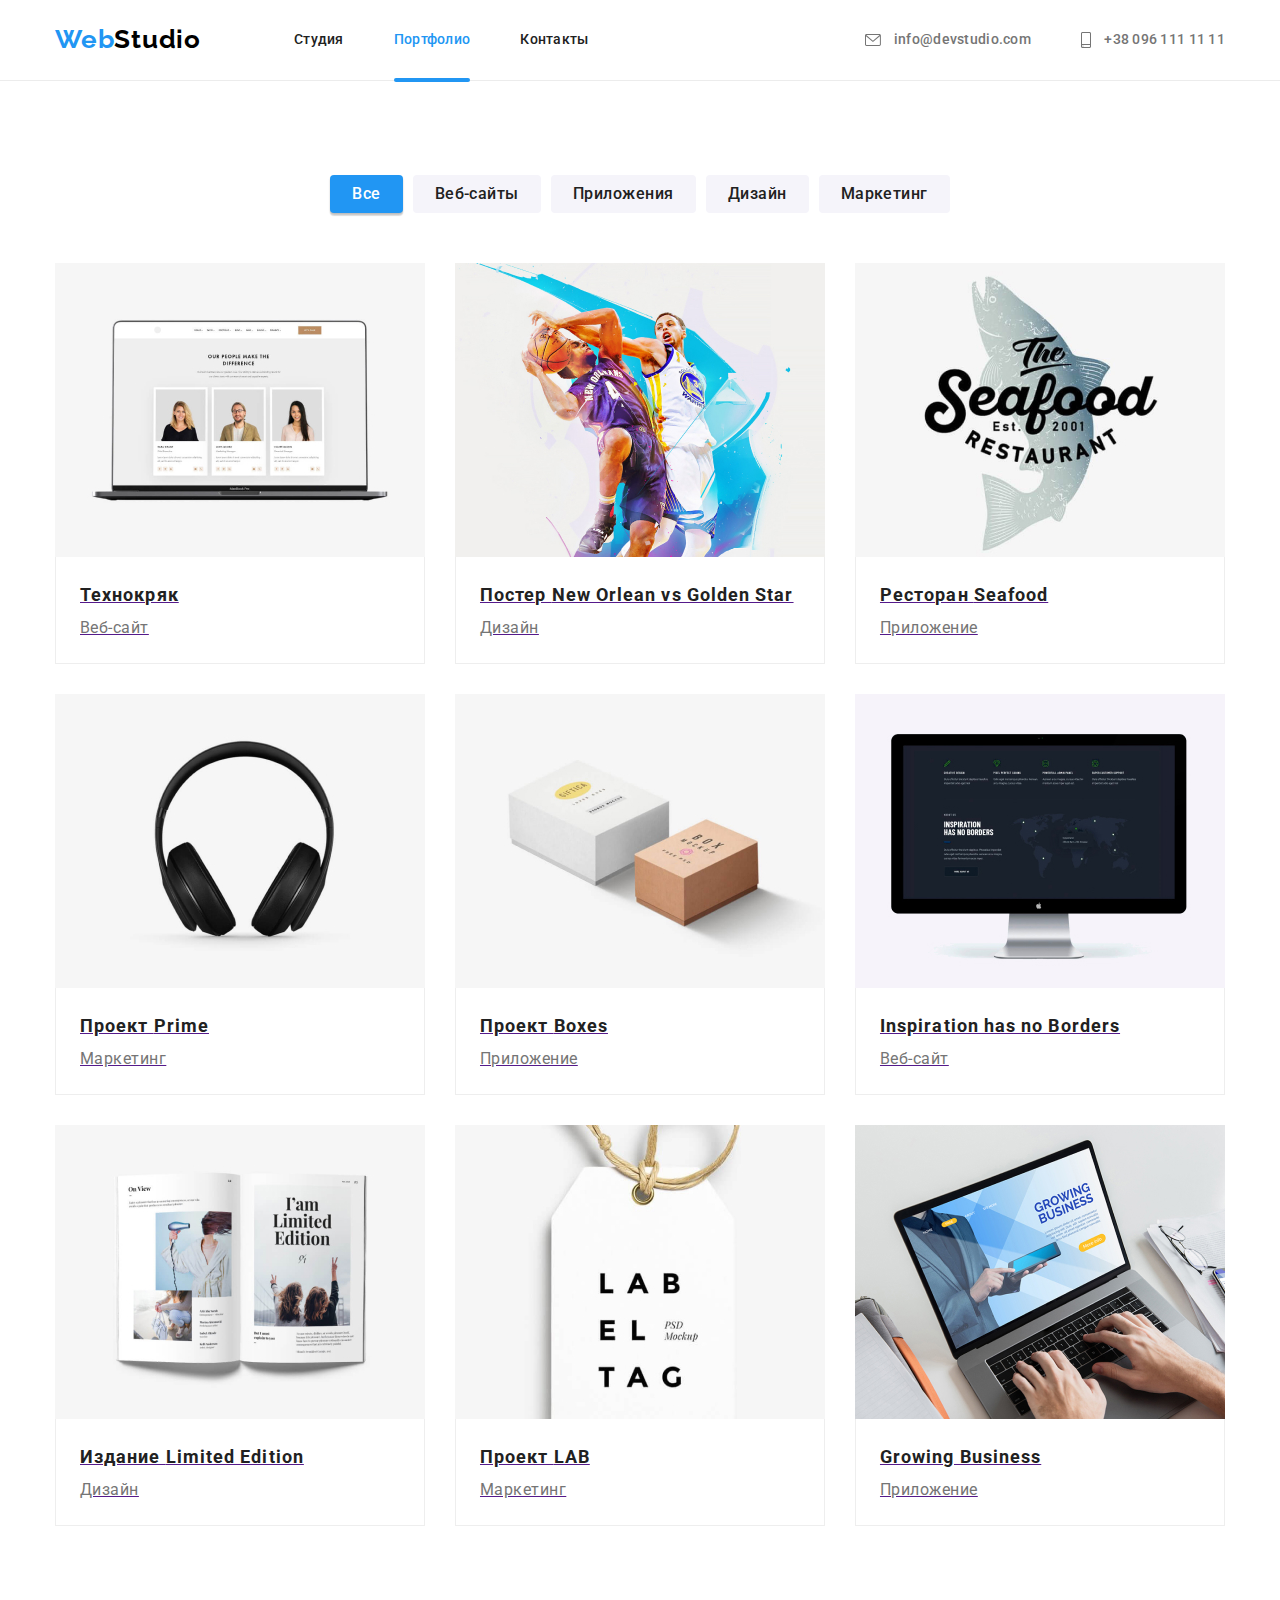
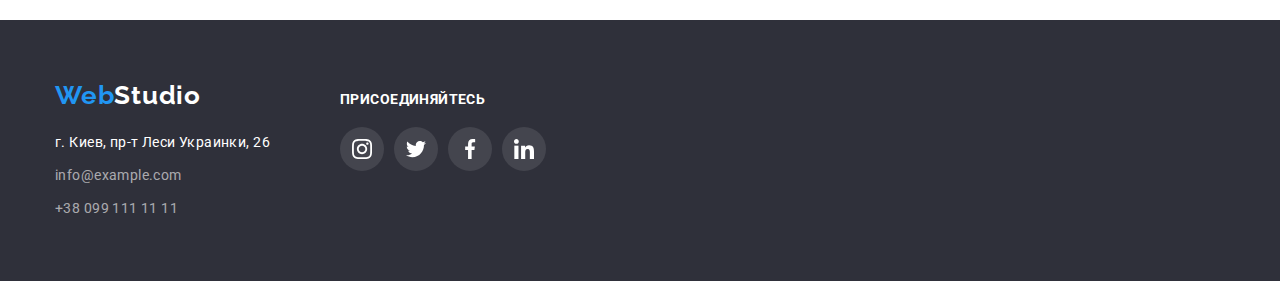
==== commit 28d1f3ea: "Внесение правок" ====
--- a/portfolio.html
+++ b/portfolio.html
@@ -23,9 +23,24 @@
           <li class="head-navigation-item"><a href="" class="head-navigation-list-link link">Контакты</a></li>
         </ul>
       </nav>
+      <!-- Header contacts -->
       <ul class="head-navigation-contacts list">
-        <li class="head-navigation-contacts-item"><a href="mailto:info@devstudio.com" class="head-navigation-contacts-link link">info@devstudio.com</a></li>
-        <li class="head-navigation-contacts-item"><a href="tel:+380961111111" class="head-navigation-contacts-link link">+38 096 111 11 11</a></li>
+        <li class="head-navigation-contacts-item">
+          <a href="mailto:info@devstudio.com" class="head-navigation-contacts-link link">
+            <svg width="16px" height="12px" class="head-contacts-icon">
+              <use href="./images/icons.svg#icon-11"></use>
+            </svg>
+            info@devstudio.com
+          </a>
+        </li>
+        <li class="head-navigation-contacts-item">
+          <a href="tel:+380961111111" class="head-navigation-contacts-link link">
+            <svg width="10" height="16" class="head-contacts-icon">
+              <use href="./images/icons.svg#icon-12 "></use>
+            </svg>
+            +38 096 111 11 11
+          </a>
+        </li>
       </ul>
     </div>
   </header>
--- a/css/styles.css
+++ b/css/styles.css
@@ -80,14 +80,15 @@
 }
 
 .head-navigation-list-link {
-  padding-top: 32px;
-  padding-bottom: 32px;
+  padding: 32px 0;
   display: block;
   font-weight: 500;
   font-size: 14px;
   line-height: 1.14;
   letter-spacing: 0.02em;
   color: var(--color-head);
+  position: relative;
+  transition: color 250ms cubic-bezier(0.4, 0, 0.2, 1);
 }
 
 .head-navigation-item:not(:last-child) {
@@ -105,7 +106,7 @@
   display: block;
   position: absolute;
   left: 0;
-  bottom: -1.75px;
+  bottom: -2%;
   width: 100%;
   height: 4px;
   background-color: var(--color-accent);
@@ -116,6 +117,11 @@
 .head-navigation-list-link:focus {
   color: var(--color-accent);
 }
+
+.head-navigation-list-link:hover::after,
+.head-navigation-list-link:focus::after (
+  width 100%;
+)
 
 /* Модальное окно */
 
@@ -205,7 +211,7 @@
 
 .hero {
   max-width: 1600px;
-  height: 480px;
+  height: 600px;
   margin-left: auto;
   margin-right: auto;
   background-image: linear-gradient(
@@ -305,7 +311,7 @@
   height: 120px;
   justify-content: center;
   align-items: center;
-  background-color: var(--nav-button-backgroud-color);
+  background-color: var(--color-team);
   border-radius: 4px;
   margin-bottom: 30px;
 }
@@ -446,7 +452,6 @@
 .masters-soc-list {
   display: flex;
   justify-content: center;
-  padding-bottom: 30px;
 }
 
 .masters-soc-item {
@@ -501,15 +506,15 @@
   letter-spacing: 0.03em;
 }
 
-.clients-list{
-  display: flex;
-}
-
-.clients-item + .clients-item{
+.clients-list {
+  display: flex;
+}
+
+.clients-item + .clients-item {
   margin-left: 30px;
 }
 
-.clients-link{
+.clients-link {
   width: 170px;
   height: 92px;
   display: flex;
@@ -518,6 +523,7 @@
   border: 1px solid var(--color-icon) ;
   border-radius: 4px;
   color: var(--color-icon);
+  outline: transparent;
 }
 
 .clients-icon {
@@ -674,6 +680,7 @@
 
 .basement-container {
   display: flex;
+  align-items: baseline;
 }
 
 .basement-link {
@@ -721,7 +728,6 @@
 
 .footer-column + .footer-column{
   margin-left: 70px;
-  margin-top: 12px;
 }
 
 .socials-text {
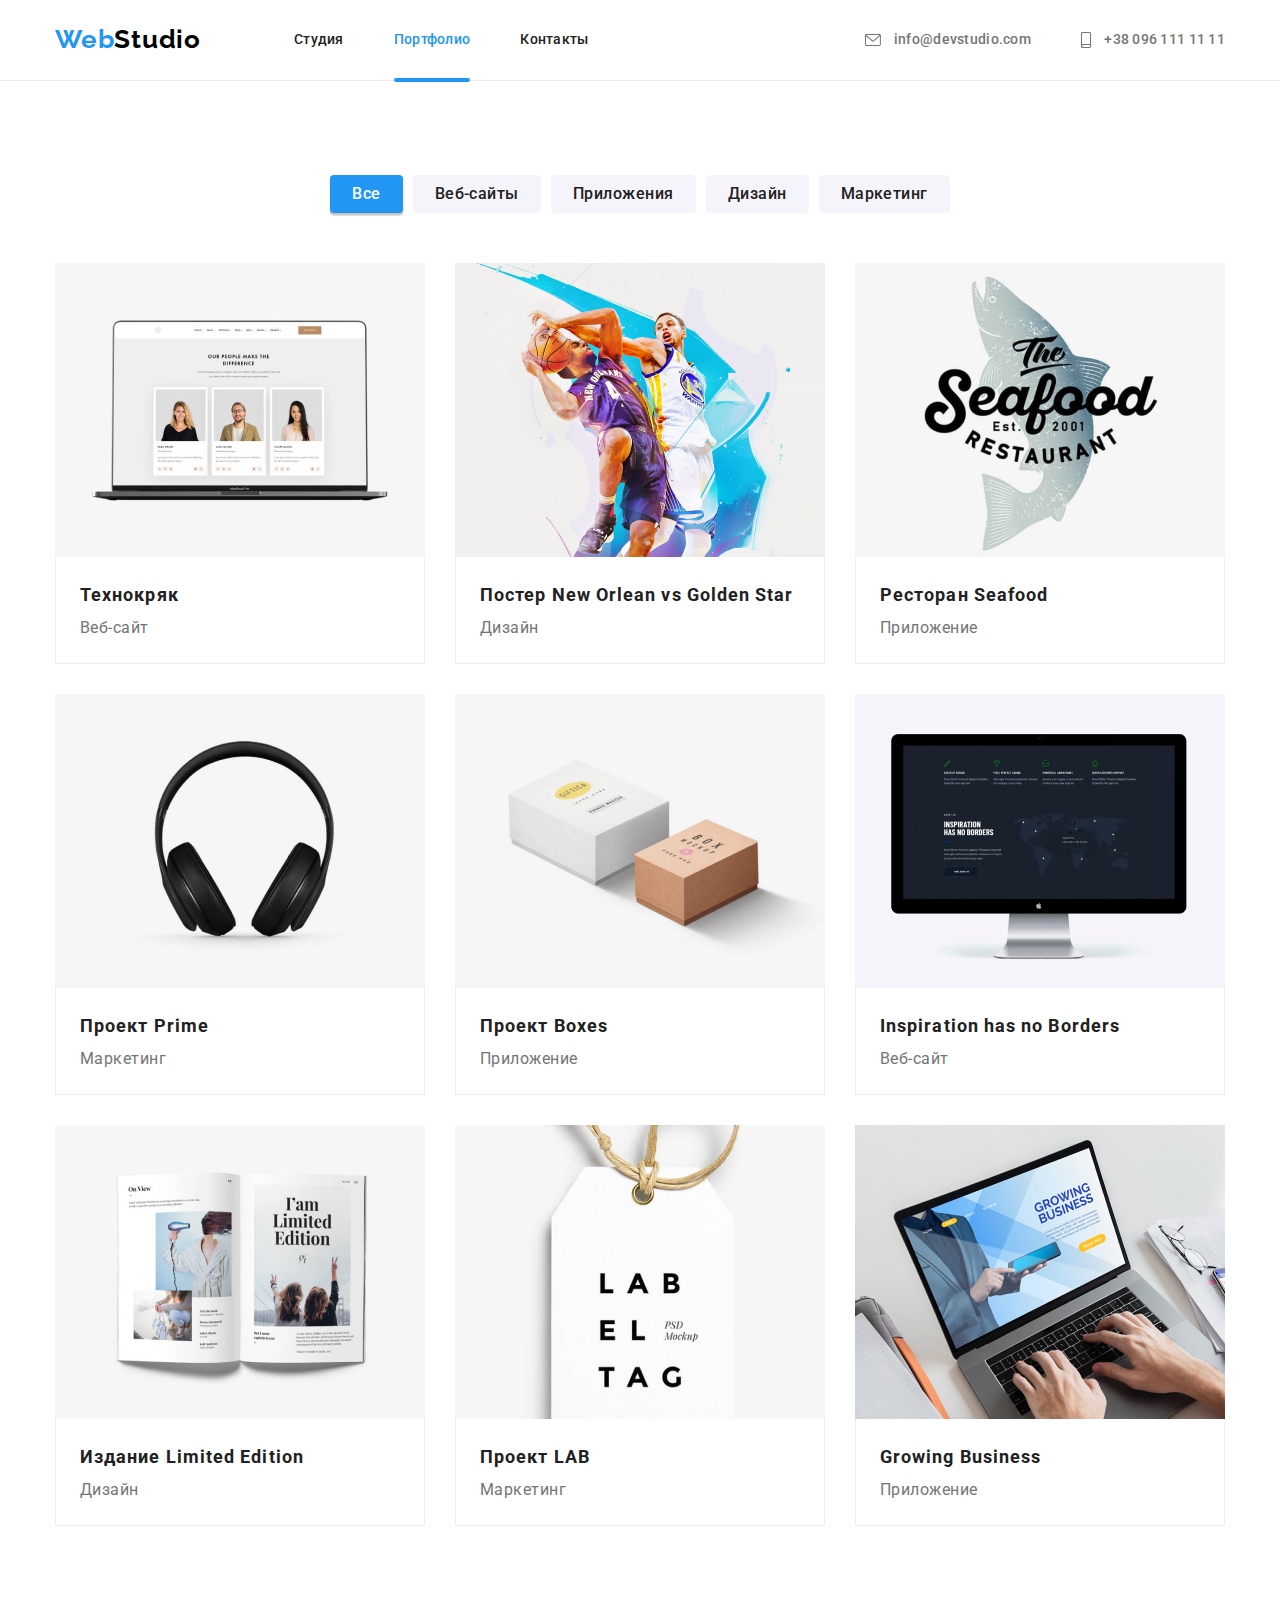
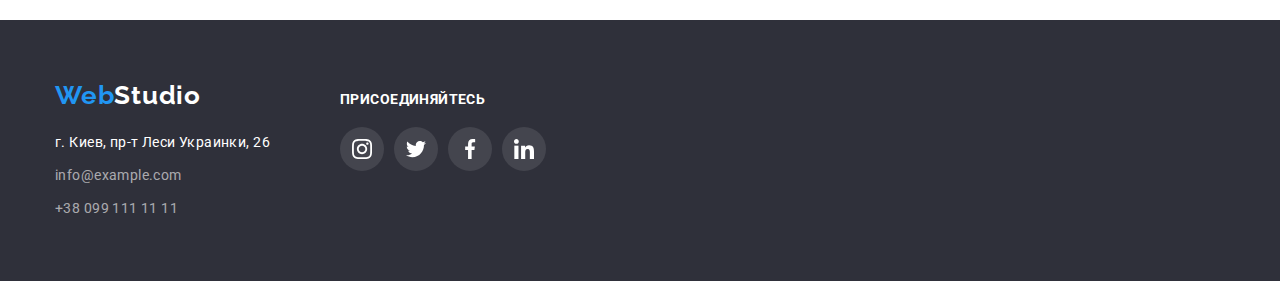
==== commit 7204ac78: "Внесение правок" ====
--- a/portfolio.html
+++ b/portfolio.html
@@ -69,7 +69,7 @@
         <!-- Работы в портфолио -->
         <ul class="portfolio-list projects list">
           <li class="portfolio-list-item">
-            <a class="portfolio-list-item-link" href="">
+            <a class="portfolio-list-item-link link" href="">
               <div class="project-figure">
                 <img class="portfolio-list-item-images"
                   src="./images/img_08.jpg"
@@ -91,7 +91,7 @@
             </a>
           </li>
           <li class="portfolio-list-item">
-            <a class="portfolio-list-item-link" href="">
+            <a class="portfolio-list-item-link link" href="">
               <div class="project-figure">
                 <img class="portfolio-list-item-images"
                   src="./images/img_09.jpg"
@@ -113,7 +113,7 @@
             </a>
           </li>
           <li class="portfolio-list-item">
-            <a class="portfolio-list-item-link" href="">
+            <a class="portfolio-list-item-link link" href="">
               <div class="project-figure">
                 <img class="portfolio-list-item-images"
                   src="./images/img_10.jpg"
@@ -135,7 +135,7 @@
             </a>
           </li>
           <li class="portfolio-list-item">
-            <a class="portfolio-list-item-link" href="">
+            <a class="portfolio-list-item-link link" href="">
               <div class="project-figure">
                 <img class="portfolio-list-item-images"
                   src="./images/img_11.jpg"
@@ -157,7 +157,7 @@
             </a>
           </li>
           <li class="portfolio-list-item">
-            <a class="portfolio-list-item-link" href="">
+            <a class="portfolio-list-item-link link" href="">
               <div class="project-figure">
                 <img class="portfolio-list-item-images"
                   src="./images/img_12.jpg"
@@ -179,7 +179,7 @@
             </a>
           </li>
           <li class="portfolio-list-item">
-            <a class="portfolio-list-item-link" href="">
+            <a class="portfolio-list-item-link link" href="">
               <div class="project-figure">
                 <img class="portfolio-list-item-images"
                   src="./images/img_13.jpg"
@@ -201,7 +201,7 @@
             </a>
           </li>
           <li class="portfolio-list-item">
-            <a class="portfolio-list-item-link" href="">
+            <a class="portfolio-list-item-link link" href="">
               <div class="project-figure">
                 <img class="portfolio-list-item-images"
                   src="./images/img_14.jpg"
@@ -223,7 +223,7 @@
             </a>
           </li>
           <li class="portfolio-list-item">
-            <a class="portfolio-list-item-link" href="">
+            <a class="portfolio-list-item-link link" href="">
               <div class="project-figure">
                 <img class="portfolio-list-item-images"
                   src="./images/img_15.jpg"
@@ -245,7 +245,7 @@
             </a>
           </li>
           <li class="portfolio-list-item">
-            <a class="portfolio-list-item-link" href="">
+            <a class="portfolio-list-item-link link" href="">
               <div class="project-figure">
                 <img class="portfolio-list-item-images"
                   src="./images/img_16.jpg"
--- a/css/styles.css
+++ b/css/styles.css
@@ -10,6 +10,8 @@
   --color-alpha: rgba(255, 255, 255, 0.6);
   --color-icon: #AFB1B8;
   --shadows: 0px 3px 1px rgba(0, 0, 0, 0.1), 0px 1px 2px rgba(0, 0, 0, 0.08), 0px 2px 2px rgba(0, 0, 0, 0.12);
+  --transition-time: 250ms;
+  --cubic-function: cubic-bezier(0.4, 0, 0.2, 1);
 }
 
 body {
@@ -88,7 +90,13 @@
   letter-spacing: 0.02em;
   color: var(--color-head);
   position: relative;
-  transition: color 250ms cubic-bezier(0.4, 0, 0.2, 1);
+  transition: color var(--transition-time) var(--cubic-function);
+}
+
+.head-navigation-list-link:hover,
+.head-navigation-list-link:focus {
+  color: var(--color-accent);
+  /* transition: color var(--transition-time) var(--cubic-function); */
 }
 
 .head-navigation-item:not(:last-child) {
@@ -97,7 +105,7 @@
 
 /* Подсветка текущей страницы */
 .current {
-  position: relative;
+  /* position: relative; */
   color: var(--color-accent);
 }
 
@@ -113,16 +121,6 @@
   border-radius: 2px;
 }
 
-.head-navigation-list-link:hover,
-.head-navigation-list-link:focus {
-  color: var(--color-accent);
-}
-
-.head-navigation-list-link:hover::after,
-.head-navigation-list-link:focus::after (
-  width 100%;
-)
-
 /* Модальное окно */
 
 .backdrop {
@@ -136,7 +134,7 @@
 
 .backdrop.is-hidden {
   opacity: 0;
-  transition: opacity 250ms cubic-bezier(0.4, 0, 0.2, 1);
+  transition: opacity var(--transition-time) var(--cubic-function);
   pointer-events: none;
 }
 
@@ -154,7 +152,7 @@
   visibility: visible;
   background-color: var(--color-white);
   transform: translate(-50%, -50%) scale(1);
-  transition: transform 250ms cubic-bezier(0.4, 0, 0.2, 1);
+  transition: transform var(--transition-time) var(--cubic-function);
 }
 
 .button.close {
@@ -193,10 +191,11 @@
   line-height: 1.14;  
   letter-spacing: 0.02em;
   color: var(--color-gray);
+  transition: color var(--transition-time) var(--cubic-function);
 }
 
 .head-navigation-contacts-link:focus,
-.head-navigation-contacts-link:hover{
+.head-navigation-contacts-link:hover {
   color: var(--color-accent);
 }
 
@@ -227,17 +226,6 @@
   background-color: var(--color-basement);
 }
 
-/* .overlay {
-  margin: 0 auto;
-  max-width: 1600px;
-  height: 600px;
-  background-image: linear-gradient(to top, rgba(47, 48, 58, 0.4), rgba(47, 48, 58, 0.4)),
-    url(../images/img_00-2.jpg);
-  background-repeat: no-repeat;
-  background-size: cover;
-  background-position: center;
-} */
-
 .hero-main {
   width: 670px;
   margin: 0 auto 30px auto;
@@ -266,7 +254,7 @@
   color: var(--color-white);
   background-color: var(--color-accent);
   cursor: pointer;
-  transition: background-color 250ms cubic-bezier(0.4, 0, 0.2, 1);
+  transition: background-color var(--transition-time) var(--cubic-function);
 }
 
 .hero-button:hover,
@@ -336,7 +324,7 @@
   color: var(--color-gray);
 }
 
-.benefits-icon{
+.benefits-icon {
   border-radius: 4px;
   filter: drop-shadow(0px 4px 4px rgba(0, 0, 0, 0.25));
 }
@@ -396,7 +384,7 @@
 
 /* ----------НАША КОМАНДА---------- */
 
-.our-team{
+.our-team {
   background-color: var(--color-team);
   padding-top: 94px;
   padding-bottom: 94px; 
@@ -422,7 +410,7 @@
   background-color: var(--color-white);
 }
 
-.team-list-item + .team-list-item{
+.team-list-item + .team-list-item {
   margin-left: 30px;
 }
 
@@ -446,6 +434,7 @@
   line-height: 1.19;
   text-align: center;
   letter-spacing: 0.03em;
+  padding-bottom: 16px;
   color: var(--color-gray);   
 }
 
@@ -478,13 +467,17 @@
 }
 
 .masters-soc-link:hover,
-.masters-soc-link:focus{
+.masters-soc-link:focus {
   background-color: var(--color-accent);
+  transition: color var(--transition-time) var(--cubic-function),
+  background-color var(--transition-time) var(--cubic-function);
 }
 
 .masters-soc-link:hover .master-soc-icon,
 .masters-soc-link:focus .master-soc-icon {
   fill: var(--color-white);
+  transition: color var(--transition-time) var(--cubic-function),
+  background-color var(--transition-time) var(--cubic-function);
 }
 
 /* ---------ПОСТОЯННЫЕ КЛИЕНТЫ---------- */
@@ -535,12 +528,16 @@
 .clients-link:focus {
 color: var(--color-accent);
 border-color: var(--color-accent);
+transition: color var(--transition-time) var(--cubic-function),
+border-color var(--transition-time) var(--cubic-function);
 }
 
 .clients-link:hover .clients-icon,
 .clients-link:focus .clients-icon {
   fill: var(--color-accent);
 }
+
+/* 2-я страница */
 
 /* ----------Портфолио---------- */
 
@@ -585,6 +582,9 @@
   box-shadow: var(--shadows);
   background-color: var(--color-accent);
   color: var(--color-white);
+  transition: color var(--transition-time) var(--cubic-function),
+  box-shadow var(--transition-time) var(--cubic-function),
+  background-color var(--transition-time) var(--cubic-function);
 }
 
 /* Карточки в портфолио */
@@ -604,13 +604,13 @@
 
 .portfolio-list-item-link {
   display: block;
-  transition: 250ms cubic-bezier(0.4, 0, 0.2, 1);
 } 
 
 .portfolio-list-item-link:hover,
 .portfolio-list-item-link:focus {
   box-shadow: 0px 1px 1px rgba(0, 0, 0, 0.12), 0px 4px 4px rgba(0, 0, 0, 0.06),
-    1px 4px 6px rgba(0, 0, 0, 0.16);;
+    1px 4px 6px rgba(0, 0, 0, 0.16);
+  transition: box-shadow var(--transition-time) var(--cubic-function);
 }
 
 .portfolio-list-item-link:hover .description-wrapper,
@@ -638,7 +638,7 @@
   width: 100%;
   height: 100%;
   transform: translateY(101%);
-  transition: transform 250ms cubic-bezier(0.4, 0, 0.2, 1);
+  transition: transform var(--transition-time) var(--cubic-function);
   background-color: rgba(33, 150, 243, 0.9);
 }
 
@@ -694,7 +694,7 @@
   color: var(--color-accent);
 }
 
-.basement-link-span{
+.basement-link-span {
   display: inline-block;
   color: var(--color-white);
 }
@@ -726,7 +726,7 @@
   color: var(--color-accent);
 }
 
-.footer-column + .footer-column{
+.footer-column + .footer-column {
   margin-left: 70px;
 }
 
@@ -764,12 +764,13 @@
 }
 
 .socials-link:hover,
-.socials-link:focus{
+.socials-link:focus {
   background-color: var(--color-accent);
+  transition: background-color var(--transition-time) var(--cubic-function);
 }
 
 .socials-link:hover .socials-icon,
-.socials-link:focus .socials-icon{
+.socials-link:focus .socials-icon {
   fill: var(--color-white);
 }
 
